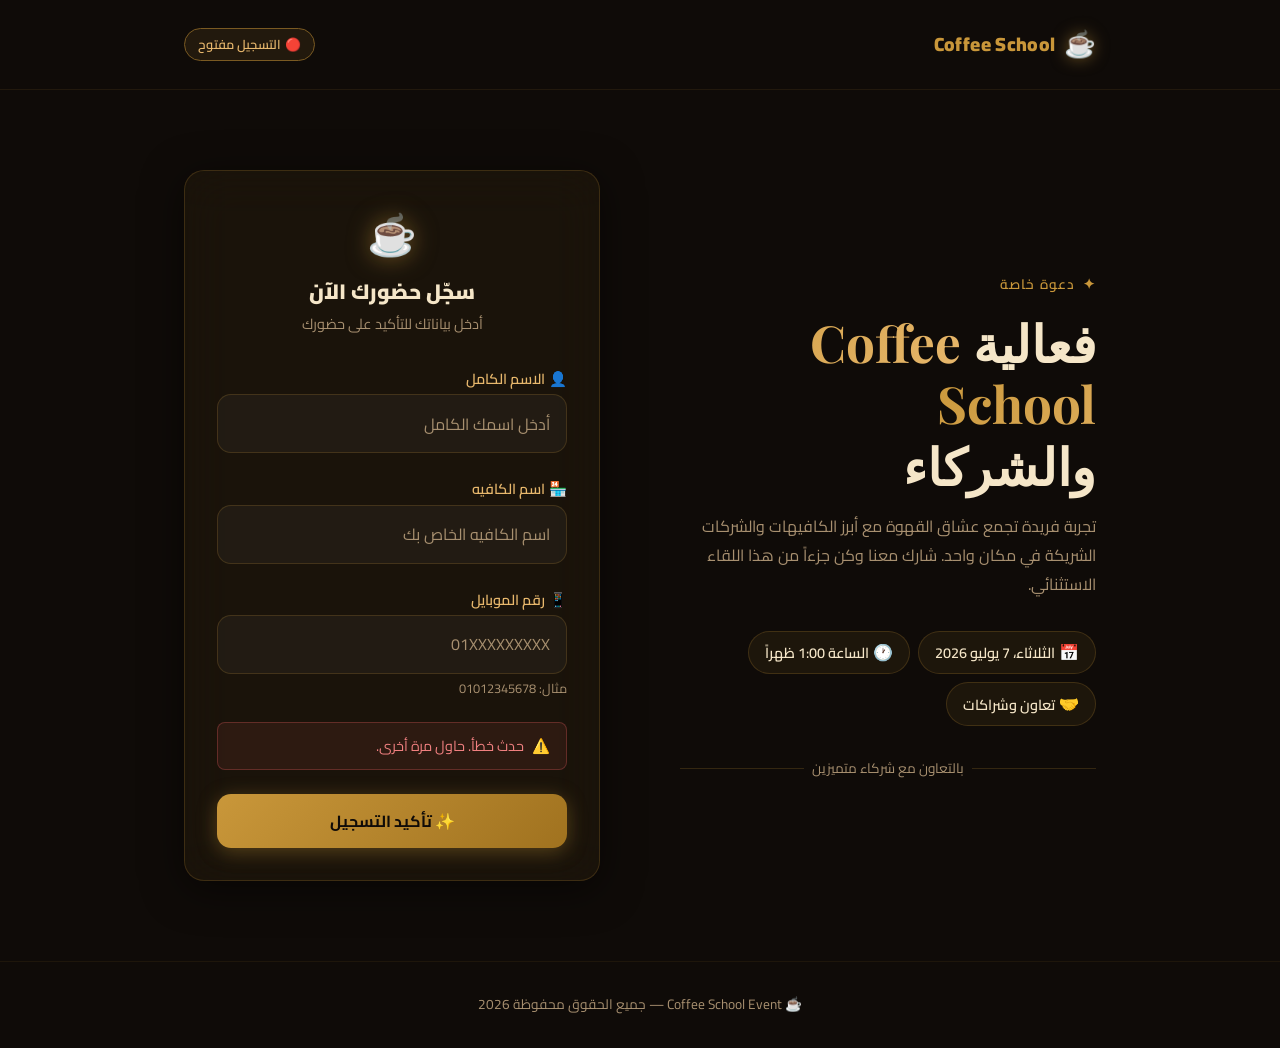
==== index.html @ 955b58be "Add files via upload" ====
<!DOCTYPE html>
<html lang="ar" dir="rtl">
<head>
  <meta charset="UTF-8" />
  <meta name="viewport" content="width=device-width, initial-scale=1.0" />
  <title>تسجيل الحضور — Coffee School Event</title>
  <meta name="description" content="سجّل حضورك الآن في فعالية Coffee School بالتعاون مع شركاء متميزين. الفعالية بتاريخ 7 يوليو 2026." />
  <link rel="preconnect" href="https://fonts.googleapis.com" />
  <link rel="preconnect" href="https://fonts.gstatic.com" crossorigin />
  <link href="https://fonts.googleapis.com/css2?family=Cairo:wght@300;400;600;700;900&family=Playfair+Display:wght@700&display=swap" rel="stylesheet" />
  <link rel="stylesheet" href="style.css" />
</head>
<body class="reg-page">

  <!-- Background FX -->
  <div class="bg-orbs" aria-hidden="true">
    <div class="bg-orb bg-orb--1"></div>
    <div class="bg-orb bg-orb--2"></div>
    <div class="bg-orb bg-orb--3"></div>
  </div>
  <div class="noise-overlay" aria-hidden="true"></div>

  <!-- Toast Container -->
  <div id="toast-container" role="status" aria-live="polite" aria-atomic="true"></div>

  <!-- Navigation -->
  <nav class="reg-nav" role="navigation" aria-label="شريط التنقل">
    <div class="container">
      <div class="reg-nav__inner">
        <div class="brand" aria-label="Coffee School">
          <span class="brand-icon" aria-hidden="true">☕</span>
          <span>Coffee School</span>
        </div>
        <div class="event-badge" role="status">
          <span aria-hidden="true">🔴</span>
          <span>التسجيل مفتوح</span>
        </div>
      </div>
    </div>
  </nav>

  <!-- Main Content -->
  <main id="main-content">
    <div class="container">
      <section class="hero" aria-labelledby="hero-heading">

        <!-- Right: Event Info -->
        <div class="hero__content">
          <p class="hero__eyebrow" aria-hidden="true">
            <span>✦</span> دعوة خاصة
          </p>

          <h1 id="hero-heading" class="hero__title">
            فعالية <span>Coffee School</span><br/>
            والشركاء
          </h1>

          <p class="hero__subtitle">
            تجربة فريدة تجمع عشاق القهوة مع أبرز الكافيهات والشركات الشريكة في مكان واحد.
            شارك معنا وكن جزءاً من هذا اللقاء الاستثنائي.
          </p>

          <div class="event-details" role="list" aria-label="تفاصيل الفعالية">
            <div class="event-detail" role="listitem">
              <span class="icon" aria-hidden="true">📅</span>
              <span>الثلاثاء، 7 يوليو 2026</span>
            </div>
            <div class="event-detail" role="listitem">
              <span class="icon" aria-hidden="true">🕐</span>
              <span>الساعة 1:00 ظهراً</span>
            </div>
            <div class="event-detail" role="listitem">
              <span class="icon" aria-hidden="true">🤝</span>
              <span>تعاون وشراكات</span>
            </div>
          </div>

          <p class="partners-text">بالتعاون مع شركاء متميزين</p>
        </div>

        <!-- Left: Registration Form Card -->
        <div>
          <article class="glass-card reg-card" aria-labelledby="form-heading">

            <!-- Form View -->
            <div id="form-view">
              <header class="reg-card__header">
                <span class="reg-card__icon" aria-hidden="true">☕</span>
                <h2 id="form-heading" class="reg-card__title">سجّل حضورك الآن</h2>
                <p class="reg-card__subtitle">أدخل بياناتك للتأكيد على حضورك</p>
              </header>

              <form id="reg-form" class="reg-form" novalidate aria-label="نموذج تسجيل الحضور">

                <!-- Full Name -->
                <div class="form-group">
                  <label class="form-label" for="field-name">
                    <span aria-hidden="true">👤</span> الاسم الكامل
                  </label>
                  <input
                    id="field-name"
                    name="name"
                    type="text"
                    class="form-input"
                    placeholder="أدخل اسمك الكامل"
                    autocomplete="name"
                    required
                    minlength="3"
                    aria-required="true"
                    aria-describedby="name-error"
                  />
                  <span id="name-error" class="form-error" role="alert"></span>
                </div>

                <!-- Cafe Name -->
                <div class="form-group">
                  <label class="form-label" for="field-cafe">
                    <span aria-hidden="true">🏪</span> اسم الكافيه
                  </label>
                  <input
                    id="field-cafe"
                    name="cafe"
                    type="text"
                    class="form-input"
                    placeholder="اسم الكافيه الخاص بك"
                    required
                    minlength="2"
                    aria-required="true"
                    aria-describedby="cafe-error"
                  />
                  <span id="cafe-error" class="form-error" role="alert"></span>
                </div>

                <!-- Mobile -->
                <div class="form-group">
                  <label class="form-label" for="field-mobile">
                    <span aria-hidden="true">📱</span> رقم الموبايل
                  </label>
                  <input
                    id="field-mobile"
                    name="mobile"
                    type="tel"
                    class="form-input"
                    placeholder="01XXXXXXXXX"
                    required
                    pattern="^01[0125][0-9]{8}$"
                    inputmode="tel"
                    autocomplete="tel"
                    aria-required="true"
                    aria-describedby="mobile-error mobile-hint"
                  />
                  <span id="mobile-hint" class="form-hint">مثال: 01012345678</span>
                  <span id="mobile-error" class="form-error" role="alert"></span>
                </div>

                <!-- API Error Banner -->
                <div id="api-error-banner" class="api-error-banner" hidden role="alert">
                  <span aria-hidden="true">⚠️</span>
                  <span id="api-error-text">حدث خطأ. حاول مرة أخرى.</span>
                </div>

                <!-- Submit -->
                <button
                  id="submit-btn"
                  type="submit"
                  class="btn btn--primary btn--full"
                  aria-label="تأكيد التسجيل في الفعالية"
                >
                  <div class="spinner" aria-hidden="true"></div>
                  <span class="btn-text">✨ تأكيد التسجيل</span>
                </button>

              </form>
            </div>

            <!-- Success View -->
            <div id="success-view" class="success-screen" hidden aria-live="polite" aria-atomic="true">
              <div class="success-icon" aria-hidden="true">🎉</div>
              <h2 class="success-title">تم التسجيل بنجاح!</h2>
              <p class="success-subtitle">
                شكراً لتسجيلك. نتطلع لرؤيتك في الفعالية.<br/>
                <strong>الثلاثاء 7 يوليو 2026، الساعة 1 ظهراً</strong>
              </p>

              <div class="success-ticket" aria-label="ملخص بيانات التسجيل">
                <div class="ticket-row">
                  <span class="ticket-row__label">الاسم</span>
                  <span class="ticket-row__value" id="ticket-name">—</span>
                </div>
                <div class="ticket-row">
                  <span class="ticket-row__label">الكافيه</span>
                  <span class="ticket-row__value" id="ticket-cafe">—</span>
                </div>
                <div class="ticket-row">
                  <span class="ticket-row__label">الموبايل</span>
                  <span class="ticket-row__value" id="ticket-mobile">—</span>
                </div>
                <div class="ticket-row">
                  <span class="ticket-row__label">الفعالية</span>
                  <span class="ticket-row__value">7/7/2026 — 1:00 ظهراً</span>
                </div>
              </div>

              <button id="register-another-btn" class="btn btn--outline" aria-label="تسجيل شخص آخر">
                + تسجيل شخص آخر
              </button>
            </div>

          </article>
        </div>

      </section>
    </div>
  </main>

  <!-- Footer -->
  <footer class="reg-footer" role="contentinfo">
    <div class="container">
      <p>☕ Coffee School Event &mdash; جميع الحقوق محفوظة 2026</p>
    </div>
  </footer>

  <script src="config.js"></script>
  <script src="app.js"></script>
  <script>
    // ════════════════════════════════════════════
    // Registration Page Logic
    // ════════════════════════════════════════════
    const regForm       = document.getElementById('reg-form');
    const submitBtn     = document.getElementById('submit-btn');
    const formView      = document.getElementById('form-view');
    const successView   = document.getElementById('success-view');
    const regAnotherBtn = document.getElementById('register-another-btn');
    const apiErrorBanner = document.getElementById('api-error-banner');
    const apiErrorText   = document.getElementById('api-error-text');

    // ── Field Validation ──
    function validateField(input) {
      const errorEl = document.getElementById(
        input.id.replace('field-', '') + '-error'
      );
      if (!errorEl) return true;

      let msg = '';
      if (input.validity.valueMissing) {
        msg = 'هذا الحقل مطلوب.';
      } else if (input.id === 'field-mobile' && input.validity.patternMismatch) {
        msg = 'أدخل رقم موبايل مصري صحيح (يبدأ بـ 010 أو 011 أو 012 أو 015).';
      } else if (input.validity.tooShort) {
        msg = `الحد الأدنى ${input.minLength} أحرف.`;
      }

      errorEl.textContent = msg;
      errorEl.classList.toggle('visible', !!msg);
      return !msg;
    }

    // ── Live Validation ──
    regForm.querySelectorAll('.form-input').forEach(input => {
      input.addEventListener('blur', () => {
        input.classList.add('touched');
        validateField(input);
      });
      input.addEventListener('input', () => {
        if (input.classList.contains('touched')) validateField(input);
        apiErrorBanner.hidden = true;
      });
    });

    // ── Submit ──
    regForm.addEventListener('submit', async (e) => {
      e.preventDefault();
      apiErrorBanner.hidden = true;

      // Validate all fields
      let valid = true;
      regForm.querySelectorAll('.form-input').forEach(input => {
        input.classList.add('touched');
        if (!validateField(input)) valid = false;
      });
      if (!valid) return;

      // Check config
      if (CONFIG.API_URL === 'YOUR_APPS_SCRIPT_WEB_APP_URL_HERE') {
        apiErrorText.textContent = '⚙️ لم يتم ضبط رابط الـ API بعد. راجع ملف config.js';
        apiErrorBanner.hidden = false;
        return;
      }

      // Loading state
      submitBtn.classList.add('loading');
      submitBtn.disabled = true;

      try {
        const result = await API.register({
          name:   document.getElementById('field-name').value.trim(),
          cafe:   document.getElementById('field-cafe').value.trim(),
          mobile: document.getElementById('field-mobile').value.trim(),
        });

        if (!result.success) throw new Error(result.error || 'فشل التسجيل.');

        // Populate ticket
        document.getElementById('ticket-name').textContent   = document.getElementById('field-name').value.trim();
        document.getElementById('ticket-cafe').textContent   = document.getElementById('field-cafe').value.trim();
        document.getElementById('ticket-mobile').textContent = document.getElementById('field-mobile').value.trim();

        // Show success
        formView.style.display = 'none';
        successView.hidden = false;
        successView.classList.add('visible');
        successView.focus();
        showToast('تم التسجيل بنجاح! 🎉', 'success');

      } catch (err) {
        apiErrorText.textContent = err.message || 'حدث خطأ. تحقق من اتصالك وحاول مجدداً.';
        apiErrorBanner.hidden = false;
        showToast(err.message || 'فشل التسجيل.', 'error');
      } finally {
        submitBtn.classList.remove('loading');
        submitBtn.disabled = false;
      }
    });

    // ── Register Another ──
    regAnotherBtn.addEventListener('click', () => {
      regForm.reset();
      regForm.querySelectorAll('.form-error').forEach(el => el.classList.remove('visible'));
      regForm.querySelectorAll('.form-input').forEach(el => el.classList.remove('touched'));
      apiErrorBanner.hidden = true;
      successView.hidden = true;
      successView.classList.remove('visible');
      formView.style.display = '';
      document.getElementById('field-name').focus();
    });
  </script>
</body>
</html>
---- style.css ----
/* ============================================================
   Coffee School Event — Design System & Styles
   ============================================================ */

@import url('https://fonts.googleapis.com/css2?family=Cairo:wght@300;400;600;700;900&family=Playfair+Display:wght@700&display=swap');

/* ── CSS Custom Properties ── */
:root {
  /* Brand Colors */
  --clr-bg:          #0f0b08;
  --clr-surface:     #1a1209;
  --clr-surface-2:   #241a0e;
  --clr-surface-3:   #2e2113;

  --clr-gold:        #c9973a;
  --clr-gold-light:  #e8b86d;
  --clr-gold-dim:    #7a5a22;
  --clr-cream:       #f5e6c8;
  --clr-cream-dim:   #a89070;

  --clr-accent:      #6f3d1b;
  --clr-error:       #e05c5c;
  --clr-success:     #5cb87a;

  /* Glass Effect */
  --glass-bg:        rgba(201, 151, 58, 0.06);
  --glass-border:    rgba(201, 151, 58, 0.2);
  --glass-blur:      24px;

  /* Spacing */
  --sp-xs:  0.25rem;
  --sp-sm:  0.5rem;
  --sp-md:  1rem;
  --sp-lg:  1.5rem;
  --sp-xl:  2rem;
  --sp-2xl: 3rem;
  --sp-3xl: 5rem;

  /* Radius */
  --radius-sm:  8px;
  --radius-md:  14px;
  --radius-lg:  20px;
  --radius-xl:  32px;

  /* Transitions */
  --tr-fast:   150ms ease;
  --tr-normal: 280ms ease;
  --tr-slow:   500ms ease;

  /* Shadows */
  --shadow-gold: 0 0 40px rgba(201, 151, 58, 0.15);
  --shadow-card: 0 8px 40px rgba(0, 0, 0, 0.5);
}

/* ── Reset ── */
*, *::before, *::after { box-sizing: border-box; margin: 0; padding: 0; }

html {
  scroll-behavior: smooth;
  -webkit-text-size-adjust: 100%;
}

body {
  font-family: 'Cairo', sans-serif;
  background-color: var(--clr-bg);
  color: var(--clr-cream);
  min-height: 100vh;
  direction: rtl;
  line-height: 1.6;
  -webkit-font-smoothing: antialiased;
}

img { max-width: 100%; display: block; }
a  { color: inherit; text-decoration: none; }
button { cursor: pointer; font-family: inherit; }

/* ── Utility Classes ── */
.visually-hidden {
  position: absolute;
  width: 1px;
  height: 1px;
  overflow: hidden;
  clip: rect(0 0 0 0);
  white-space: nowrap;
}

.container {
  width: min(100%, 960px);
  margin-inline: auto;
  padding-inline: var(--sp-lg);
}

.container--wide {
  width: min(100%, 1200px);
  margin-inline: auto;
  padding-inline: var(--sp-lg);
}

/* ── Scrollbar ── */
::-webkit-scrollbar { width: 6px; }
::-webkit-scrollbar-track { background: var(--clr-surface); }
::-webkit-scrollbar-thumb {
  background: var(--clr-gold-dim);
  border-radius: 99px;
}

/* ══════════════════════════════════════════════
   SHARED: Glass Card
══════════════════════════════════════════════ */
.glass-card {
  background: var(--glass-bg);
  border: 1px solid var(--glass-border);
  backdrop-filter: blur(var(--glass-blur));
  -webkit-backdrop-filter: blur(var(--glass-blur));
  border-radius: var(--radius-lg);
  box-shadow: var(--shadow-card);
}

/* ══════════════════════════════════════════════
   SHARED: Buttons
══════════════════════════════════════════════ */
.btn {
  display: inline-flex;
  align-items: center;
  justify-content: center;
  gap: var(--sp-sm);
  padding: 0.75rem 1.75rem;
  border: none;
  border-radius: var(--radius-md);
  font-family: 'Cairo', sans-serif;
  font-size: 1rem;
  font-weight: 700;
  transition: transform var(--tr-fast), box-shadow var(--tr-normal), background var(--tr-normal);
  white-space: nowrap;
}

.btn:active { transform: scale(0.97); }

.btn--primary {
  background: linear-gradient(135deg, var(--clr-gold), #a0721f);
  color: #0f0b08;
  box-shadow: 0 4px 20px rgba(201, 151, 58, 0.35);
}
.btn--primary:hover {
  background: linear-gradient(135deg, var(--clr-gold-light), var(--clr-gold));
  box-shadow: 0 6px 30px rgba(201, 151, 58, 0.55);
  transform: translateY(-2px);
}

.btn--outline {
  background: transparent;
  color: var(--clr-gold);
  border: 1.5px solid var(--clr-gold-dim);
}
.btn--outline:hover {
  background: rgba(201, 151, 58, 0.1);
  border-color: var(--clr-gold);
}

.btn--danger {
  background: rgba(224, 92, 92, 0.15);
  color: var(--clr-error);
  border: 1px solid rgba(224, 92, 92, 0.3);
}
.btn--danger:hover {
  background: rgba(224, 92, 92, 0.25);
}

.btn--sm {
  padding: 0.4rem 0.9rem;
  font-size: 0.85rem;
  border-radius: var(--radius-sm);
}

.btn--full { width: 100%; }

.btn:disabled {
  opacity: 0.5;
  cursor: not-allowed;
  transform: none;
}

/* ══════════════════════════════════════════════
   SHARED: Form Elements
══════════════════════════════════════════════ */
.form-group {
  display: flex;
  flex-direction: column;
  gap: var(--sp-xs);
}

.form-label {
  font-size: 0.9rem;
  font-weight: 600;
  color: var(--clr-gold-light);
  display: flex;
  align-items: center;
  gap: var(--sp-xs);
}

.form-input,
.form-select {
  width: 100%;
  padding: 0.85rem 1rem;
  background: rgba(255, 255, 255, 0.04);
  border: 1.5px solid rgba(201, 151, 58, 0.2);
  border-radius: var(--radius-md);
  color: var(--clr-cream);
  font-family: 'Cairo', sans-serif;
  font-size: 1rem;
  transition: border-color var(--tr-normal), box-shadow var(--tr-normal), background var(--tr-normal);
  outline: none;
  direction: rtl;
}

.form-input::placeholder { color: var(--clr-cream-dim); }

.form-input:focus,
.form-select:focus {
  border-color: var(--clr-gold);
  background: rgba(201, 151, 58, 0.07);
  box-shadow: 0 0 0 3px rgba(201, 151, 58, 0.12);
}

.form-input:user-valid {
  border-color: var(--clr-success);
}

.form-input:user-invalid {
  border-color: var(--clr-error);
}

.form-hint {
  font-size: 0.8rem;
  color: var(--clr-cream-dim);
}

.form-error {
  font-size: 0.8rem;
  color: var(--clr-error);
  display: none;
}

.form-error.visible { display: block; }

/* ══════════════════════════════════════════════
   SHARED: Noise Texture Overlay
══════════════════════════════════════════════ */
.noise-overlay {
  position: fixed;
  inset: 0;
  pointer-events: none;
  z-index: 0;
  opacity: 0.03;
  background-image: url("data:image/svg+xml,%3Csvg viewBox='0 0 256 256' xmlns='http://www.w3.org/2000/svg'%3E%3Cfilter id='noise'%3E%3CfeTurbulence type='fractalNoise' baseFrequency='0.9' numOctaves='4' stitchTiles='stitch'/%3E%3C/filter%3E%3Crect width='100%25' height='100%25' filter='url(%23noise)'/%3E%3C/svg%3E");
  background-size: 128px;
}

/* ══════════════════════════════════════════════
   SHARED: Glow Orbs Background
══════════════════════════════════════════════ */
.bg-orbs {
  position: fixed;
  inset: 0;
  pointer-events: none;
  z-index: 0;
  overflow: hidden;
}
.bg-orb {
  position: absolute;
  border-radius: 50%;
  filter: blur(80px);
  opacity: 0.18;
  animation: orb-float 12s ease-in-out infinite;
}
.bg-orb--1 {
  width: 600px; height: 600px;
  background: radial-gradient(circle, #c9973a, transparent 70%);
  top: -200px; left: -100px;
  animation-delay: 0s;
}
.bg-orb--2 {
  width: 400px; height: 400px;
  background: radial-gradient(circle, #6f3d1b, transparent 70%);
  bottom: -100px; right: -50px;
  animation-delay: -6s;
}
.bg-orb--3 {
  width: 300px; height: 300px;
  background: radial-gradient(circle, #c9973a, transparent 70%);
  top: 50%; left: 60%;
  animation-delay: -3s;
  opacity: 0.08;
}

@keyframes orb-float {
  0%, 100% { transform: translate(0, 0) scale(1); }
  33%       { transform: translate(30px, -40px) scale(1.05); }
  66%       { transform: translate(-20px, 30px) scale(0.95); }
}

/* ══════════════════════════════════════════════
   SHARED: Toast Notification
══════════════════════════════════════════════ */
#toast-container {
  position: fixed;
  top: var(--sp-lg);
  left: 50%;
  transform: translateX(-50%);
  z-index: 9999;
  display: flex;
  flex-direction: column;
  gap: var(--sp-sm);
  pointer-events: none;
}

.toast {
  display: flex;
  align-items: center;
  gap: var(--sp-sm);
  padding: 0.75rem 1.25rem;
  border-radius: var(--radius-md);
  font-size: 0.95rem;
  font-weight: 600;
  box-shadow: var(--shadow-card);
  pointer-events: all;
  animation: toast-in var(--tr-normal) ease forwards;
  min-width: 260px;
  max-width: 420px;
  white-space: nowrap;
}

.toast--success {
  background: rgba(92, 184, 122, 0.15);
  border: 1px solid rgba(92, 184, 122, 0.4);
  color: #7fd49a;
}

.toast--error {
  background: rgba(224, 92, 92, 0.15);
  border: 1px solid rgba(224, 92, 92, 0.4);
  color: #f08080;
}

.toast--info {
  background: rgba(201, 151, 58, 0.12);
  border: 1px solid rgba(201, 151, 58, 0.35);
  color: var(--clr-gold-light);
}

.toast.removing { animation: toast-out var(--tr-normal) ease forwards; }

@keyframes toast-in {
  from { opacity: 0; transform: translateY(-16px) scale(0.95); }
  to   { opacity: 1; transform: translateY(0)    scale(1); }
}

@keyframes toast-out {
  from { opacity: 1; transform: translateY(0)    scale(1); }
  to   { opacity: 0; transform: translateY(-12px) scale(0.95); }
}

/* ══════════════════════════════════════════════
   SHARED: Modal
══════════════════════════════════════════════ */
.modal-backdrop {
  position: fixed;
  inset: 0;
  background: rgba(0, 0, 0, 0.75);
  backdrop-filter: blur(6px);
  -webkit-backdrop-filter: blur(6px);
  z-index: 1000;
  display: flex;
  align-items: center;
  justify-content: center;
  padding: var(--sp-lg);
  opacity: 0;
  visibility: hidden;
  transition: opacity var(--tr-normal), visibility var(--tr-normal);
}

.modal-backdrop.open {
  opacity: 1;
  visibility: visible;
}

.modal {
  width: min(100%, 520px);
  background: var(--clr-surface-2);
  border: 1px solid var(--glass-border);
  border-radius: var(--radius-lg);
  box-shadow: 0 24px 80px rgba(0, 0, 0, 0.7);
  transform: translateY(24px) scale(0.97);
  transition: transform var(--tr-normal);
  overflow: hidden;
}

.modal-backdrop.open .modal {
  transform: translateY(0) scale(1);
}

.modal-header {
  display: flex;
  align-items: center;
  justify-content: space-between;
  padding: var(--sp-lg) var(--sp-xl);
  border-bottom: 1px solid var(--glass-border);
}

.modal-title {
  font-size: 1.1rem;
  font-weight: 700;
  color: var(--clr-gold-light);
}

.modal-close {
  background: none;
  border: none;
  color: var(--clr-cream-dim);
  font-size: 1.4rem;
  line-height: 1;
  padding: 4px;
  border-radius: var(--radius-sm);
  transition: color var(--tr-fast), background var(--tr-fast);
}
.modal-close:hover {
  color: var(--clr-cream);
  background: rgba(255,255,255,0.06);
}

.modal-body {
  padding: var(--sp-xl);
  display: flex;
  flex-direction: column;
  gap: var(--sp-lg);
}

.modal-footer {
  display: flex;
  gap: var(--sp-md);
  padding: var(--sp-lg) var(--sp-xl);
  border-top: 1px solid var(--glass-border);
  justify-content: flex-end;
}

/* ══════════════════════════════════════════════
   REGISTRATION PAGE: Hero
══════════════════════════════════════════════ */
.reg-page {
  position: relative;
  min-height: 100vh;
  display: flex;
  flex-direction: column;
}

.reg-page > * { position: relative; z-index: 1; }

/* Navbar */
.reg-nav {
  padding: var(--sp-lg) 0;
  border-bottom: 1px solid rgba(201, 151, 58, 0.1);
}

.reg-nav__inner {
  display: flex;
  align-items: center;
  justify-content: space-between;
}

.brand {
  display: flex;
  align-items: center;
  gap: var(--sp-sm);
  font-size: 1.2rem;
  font-weight: 900;
  color: var(--clr-gold);
  letter-spacing: 0.02em;
}

.brand-icon {
  font-size: 1.6rem;
  filter: drop-shadow(0 0 8px rgba(201, 151, 58, 0.5));
}

.event-badge {
  display: flex;
  align-items: center;
  gap: var(--sp-xs);
  padding: 0.3rem 0.8rem;
  background: rgba(201, 151, 58, 0.1);
  border: 1px solid var(--clr-gold-dim);
  border-radius: 99px;
  font-size: 0.8rem;
  font-weight: 600;
  color: var(--clr-gold-light);
  animation: pulse-border 2.5s ease-in-out infinite;
}

@keyframes pulse-border {
  0%, 100% { box-shadow: 0 0 0 0 rgba(201, 151, 58, 0.3); }
  50%       { box-shadow: 0 0 0 6px rgba(201, 151, 58, 0); }
}

/* Hero */
.hero {
  display: grid;
  grid-template-columns: 1fr 1fr;
  gap: var(--sp-3xl);
  align-items: center;
  padding-block: var(--sp-3xl);
}

@media (max-width: 700px) {
  .hero { grid-template-columns: 1fr; gap: var(--sp-xl); padding-block: var(--sp-xl); }
}

.hero__content {}

.hero__eyebrow {
  display: inline-flex;
  align-items: center;
  gap: var(--sp-sm);
  font-size: 0.85rem;
  font-weight: 600;
  color: var(--clr-gold);
  margin-bottom: var(--sp-md);
  text-transform: uppercase;
  letter-spacing: 0.08em;
}

.hero__title {
  font-family: 'Playfair Display', serif;
  font-size: clamp(2rem, 5vw, 3.2rem);
  line-height: 1.2;
  color: var(--clr-cream);
  margin-bottom: var(--sp-md);
}

.hero__title span {
  background: linear-gradient(135deg, var(--clr-gold), var(--clr-gold-light));
  -webkit-background-clip: text;
  -webkit-text-fill-color: transparent;
  background-clip: text;
}

.hero__subtitle {
  font-size: 1rem;
  color: var(--clr-cream-dim);
  line-height: 1.8;
  margin-bottom: var(--sp-xl);
}

/* Event Details Pills */
.event-details {
  display: flex;
  flex-wrap: wrap;
  gap: var(--sp-sm);
}

.event-detail {
  display: flex;
  align-items: center;
  gap: var(--sp-xs);
  padding: 0.5rem 1rem;
  background: rgba(201, 151, 58, 0.08);
  border: 1px solid rgba(201, 151, 58, 0.2);
  border-radius: 99px;
  font-size: 0.9rem;
  font-weight: 600;
  color: var(--clr-cream);
}

.event-detail .icon { color: var(--clr-gold); font-size: 1rem; }

/* Partners Section */
.partners-text {
  margin-top: var(--sp-xl);
  font-size: 0.85rem;
  color: var(--clr-cream-dim);
  display: flex;
  align-items: center;
  gap: var(--sp-sm);
}
.partners-text::before,
.partners-text::after {
  content: '';
  flex: 1;
  height: 1px;
  background: var(--glass-border);
}

/* ══════════════════════════════════════════════
   REGISTRATION PAGE: Form Card
══════════════════════════════════════════════ */
.reg-card {
  padding: var(--sp-xl);
}

.reg-card__header {
  text-align: center;
  margin-bottom: var(--sp-xl);
}

.reg-card__icon {
  font-size: 2.5rem;
  margin-bottom: var(--sp-sm);
  display: block;
  filter: drop-shadow(0 0 12px rgba(201, 151, 58, 0.5));
  animation: icon-glow 3s ease-in-out infinite;
}

@keyframes icon-glow {
  0%, 100% { filter: drop-shadow(0 0 8px rgba(201, 151, 58, 0.4)); }
  50%       { filter: drop-shadow(0 0 20px rgba(201, 151, 58, 0.8)); }
}

.reg-card__title {
  font-size: 1.3rem;
  font-weight: 900;
  color: var(--clr-cream);
  margin-bottom: var(--sp-xs);
}

.reg-card__subtitle {
  font-size: 0.9rem;
  color: var(--clr-cream-dim);
}

.reg-form {
  display: flex;
  flex-direction: column;
  gap: var(--sp-lg);
}

.reg-form__submit {
  margin-top: var(--sp-sm);
}

/* Loading Spinner */
.spinner {
  width: 18px;
  height: 18px;
  border: 2px solid rgba(0,0,0,0.3);
  border-top-color: #0f0b08;
  border-radius: 50%;
  animation: spin 0.7s linear infinite;
  display: none;
}

.btn.loading .spinner { display: block; }
.btn.loading .btn-text { opacity: 0.7; }

@keyframes spin {
  to { transform: rotate(360deg); }
}

/* ── API Error Banner ── */
.api-error-banner {
  display: flex;
  align-items: flex-start;
  gap: var(--sp-sm);
  padding: 0.75rem 1rem;
  background: rgba(224, 92, 92, 0.1);
  border: 1px solid rgba(224, 92, 92, 0.3);
  border-radius: var(--radius-sm);
  color: #f08080;
  font-size: 0.9rem;
  line-height: 1.5;
}

/* ── Table Count Badge ── */
.table-count-badge {
  font-size: 0.85rem;
  font-weight: 400;
  color: var(--clr-cream-dim);
}

/* ── Success State ── */
.success-screen {
  display: none;
  flex-direction: column;
  align-items: center;
  justify-content: center;
  text-align: center;
  gap: var(--sp-lg);
  padding: var(--sp-2xl);
}

.success-screen.visible { display: flex; }

.success-icon {
  font-size: 4rem;
  animation: success-pop 0.5s cubic-bezier(0.175, 0.885, 0.32, 1.275) forwards;
}

@keyframes success-pop {
  from { transform: scale(0) rotate(-20deg); opacity: 0; }
  to   { transform: scale(1) rotate(0);      opacity: 1; }
}

.success-title {
  font-size: 1.5rem;
  font-weight: 900;
  color: var(--clr-gold-light);
}

.success-subtitle {
  font-size: 1rem;
  color: var(--clr-cream-dim);
  line-height: 1.8;
}

.success-ticket {
  background: rgba(201, 151, 58, 0.08);
  border: 1px dashed var(--clr-gold-dim);
  border-radius: var(--radius-md);
  padding: var(--sp-lg);
  width: 100%;
  text-align: right;
}

.ticket-row {
  display: flex;
  align-items: center;
  justify-content: space-between;
  padding: var(--sp-xs) 0;
  font-size: 0.9rem;
  border-bottom: 1px solid rgba(201, 151, 58, 0.1);
}

.ticket-row:last-child { border-bottom: none; }
.ticket-row__label { color: var(--clr-cream-dim); }
.ticket-row__value { font-weight: 700; color: var(--clr-cream); }

/* Footer */
.reg-footer {
  padding: var(--sp-xl) 0;
  text-align: center;
  border-top: 1px solid rgba(201, 151, 58, 0.08);
  color: var(--clr-cream-dim);
  font-size: 0.85rem;
}

/* ══════════════════════════════════════════════
   ADMIN PAGE
══════════════════════════════════════════════ */

/* ── Login Screen ── */
.admin-login {
  min-height: 100vh;
  display: flex;
  align-items: center;
  justify-content: center;
  padding: var(--sp-lg);
}

.login-card {
  width: min(100%, 400px);
  padding: var(--sp-2xl);
  text-align: center;
}

.login-card__icon { font-size: 3rem; margin-bottom: var(--sp-lg); display: block; }
.login-card__title { font-size: 1.5rem; font-weight: 900; color: var(--clr-gold-light); margin-bottom: var(--sp-xs); }
.login-card__sub   { font-size: 0.9rem; color: var(--clr-cream-dim); margin-bottom: var(--sp-xl); }

.login-form { display: flex; flex-direction: column; gap: var(--sp-md); }

/* ── Admin Layout ── */
.admin-app {
  display: none;
  min-height: 100vh;
  flex-direction: column;
}

.admin-app.visible { display: flex; }

/* Admin Topbar */
.admin-topbar {
  position: sticky;
  top: 0;
  z-index: 100;
  background: rgba(15, 11, 8, 0.9);
  backdrop-filter: blur(16px);
  -webkit-backdrop-filter: blur(16px);
  border-bottom: 1px solid var(--glass-border);
  padding: 0.75rem 0;
}

.admin-topbar__inner {
  display: flex;
  align-items: center;
  justify-content: space-between;
  gap: var(--sp-md);
}

.admin-title {
  font-size: 1.1rem;
  font-weight: 700;
  color: var(--clr-gold);
  display: flex;
  align-items: center;
  gap: var(--sp-sm);
}

.admin-topbar__actions {
  display: flex;
  align-items: center;
  gap: var(--sp-sm);
}

/* Admin Main */
.admin-main {
  flex: 1;
  padding-block: var(--sp-xl);
}

/* Stats Cards */
.stats-grid {
  display: grid;
  grid-template-columns: repeat(auto-fit, minmax(180px, 1fr));
  gap: var(--sp-md);
  margin-bottom: var(--sp-xl);
}

.stat-card {
  padding: var(--sp-lg);
  border-radius: var(--radius-md);
  border: 1px solid var(--glass-border);
  background: var(--glass-bg);
  display: flex;
  flex-direction: column;
  gap: var(--sp-xs);
}

.stat-card__label {
  font-size: 0.8rem;
  color: var(--clr-cream-dim);
  font-weight: 600;
  text-transform: uppercase;
  letter-spacing: 0.05em;
}

.stat-card__value {
  font-size: 2.2rem;
  font-weight: 900;
  color: var(--clr-gold-light);
  line-height: 1;
}

.stat-card__icon {
  font-size: 1.5rem;
  align-self: flex-end;
  margin-top: var(--sp-xs);
}

/* Table Panel */
.table-panel {
  background: var(--clr-surface);
  border: 1px solid var(--glass-border);
  border-radius: var(--radius-lg);
  overflow: hidden;
}

.table-panel__header {
  display: flex;
  align-items: center;
  justify-content: space-between;
  padding: var(--sp-lg) var(--sp-xl);
  border-bottom: 1px solid var(--glass-border);
  flex-wrap: wrap;
  gap: var(--sp-md);
}

.table-panel__title {
  font-size: 1rem;
  font-weight: 700;
  color: var(--clr-cream);
  display: flex;
  align-items: center;
  gap: var(--sp-sm);
}

.table-actions {
  display: flex;
  align-items: center;
  gap: var(--sp-sm);
  flex-wrap: wrap;
}

.search-input-wrap {
  position: relative;
}

.search-input-wrap .search-icon {
  position: absolute;
  top: 50%;
  right: 0.75rem;
  transform: translateY(-50%);
  color: var(--clr-cream-dim);
  pointer-events: none;
  font-size: 0.9rem;
}

#admin-search {
  padding-right: 2.2rem;
  padding: 0.5rem 2.2rem 0.5rem 0.85rem;
  width: 220px;
  font-size: 0.9rem;
  border-radius: var(--radius-sm);
}

.table-wrap {
  overflow-x: auto;
}

table {
  width: 100%;
  border-collapse: collapse;
  font-size: 0.9rem;
}

thead th {
  padding: 0.85rem 1.2rem;
  text-align: right;
  font-weight: 700;
  font-size: 0.8rem;
  color: var(--clr-gold);
  background: rgba(201, 151, 58, 0.05);
  border-bottom: 1px solid var(--glass-border);
  white-space: nowrap;
  letter-spacing: 0.03em;
}

tbody tr {
  border-bottom: 1px solid rgba(201, 151, 58, 0.07);
  transition: background var(--tr-fast);
}

tbody tr:last-child { border-bottom: none; }

tbody tr:hover { background: rgba(201, 151, 58, 0.04); }

tbody td {
  padding: 0.85rem 1.2rem;
  color: var(--clr-cream);
  vertical-align: middle;
}

.td-number {
  color: var(--clr-cream-dim);
  font-size: 0.8rem;
  font-weight: 700;
}

.td-name { font-weight: 700; }

.td-actions {
  display: flex;
  gap: var(--sp-xs);
  justify-content: flex-start;
}

.empty-table {
  text-align: center;
  padding: var(--sp-3xl) var(--sp-xl);
  color: var(--clr-cream-dim);
}

.empty-table .empty-icon { font-size: 3rem; margin-bottom: var(--sp-md); }
.empty-table p { font-size: 0.95rem; }

/* ══════════════════════════════════════════════
   PRINT / PDF STYLES
══════════════════════════════════════════════ */
@media print {
  body {
    background: #fff !important;
    color: #000 !important;
    font-family: 'Cairo', Arial, sans-serif;
    direction: rtl;
  }

  .no-print,
  .bg-orbs,
  .noise-overlay,
  .admin-topbar,
  .table-actions,
  .td-actions,
  .stats-grid { display: none !important; }

  .admin-main { padding: 0 !important; }

  .table-panel {
    border: 1px solid #ccc !important;
    background: #fff !important;
    box-shadow: none !important;
  }

  .print-header {
    display: block !important;
    text-align: center;
    margin-bottom: 24px;
    border-bottom: 2px solid #c9973a;
    padding-bottom: 16px;
  }

  .print-header h1 { font-size: 20px; color: #6f3d1b; }
  .print-header p  { font-size: 13px; color: #555; margin-top: 4px; }

  thead th {
    background: #f5e6c8 !important;
    color: #6f3d1b !important;
    border: 1px solid #c9973a !important;
    print-color-adjust: exact;
    -webkit-print-color-adjust: exact;
  }

  tbody td {
    color: #000 !important;
    border: 1px solid #ddd !important;
  }

  tbody tr:nth-child(even) td {
    background: #fafafa !important;
    print-color-adjust: exact;
    -webkit-print-color-adjust: exact;
  }

  .table-panel__header { border: none !important; }
  .table-panel__title  { color: #000 !important; font-size: 16px; }
}

.print-header { display: none; }

/* ══════════════════════════════════════════════
   RESPONSIVE TWEAKS
══════════════════════════════════════════════ */
@media (max-width: 600px) {
  .admin-topbar__actions .btn-text { display: none; }
  #admin-search { width: 140px; }
  .modal-footer { flex-direction: column-reverse; }
  .modal-footer .btn { width: 100%; }
  .reg-card { padding: var(--sp-lg); }
}
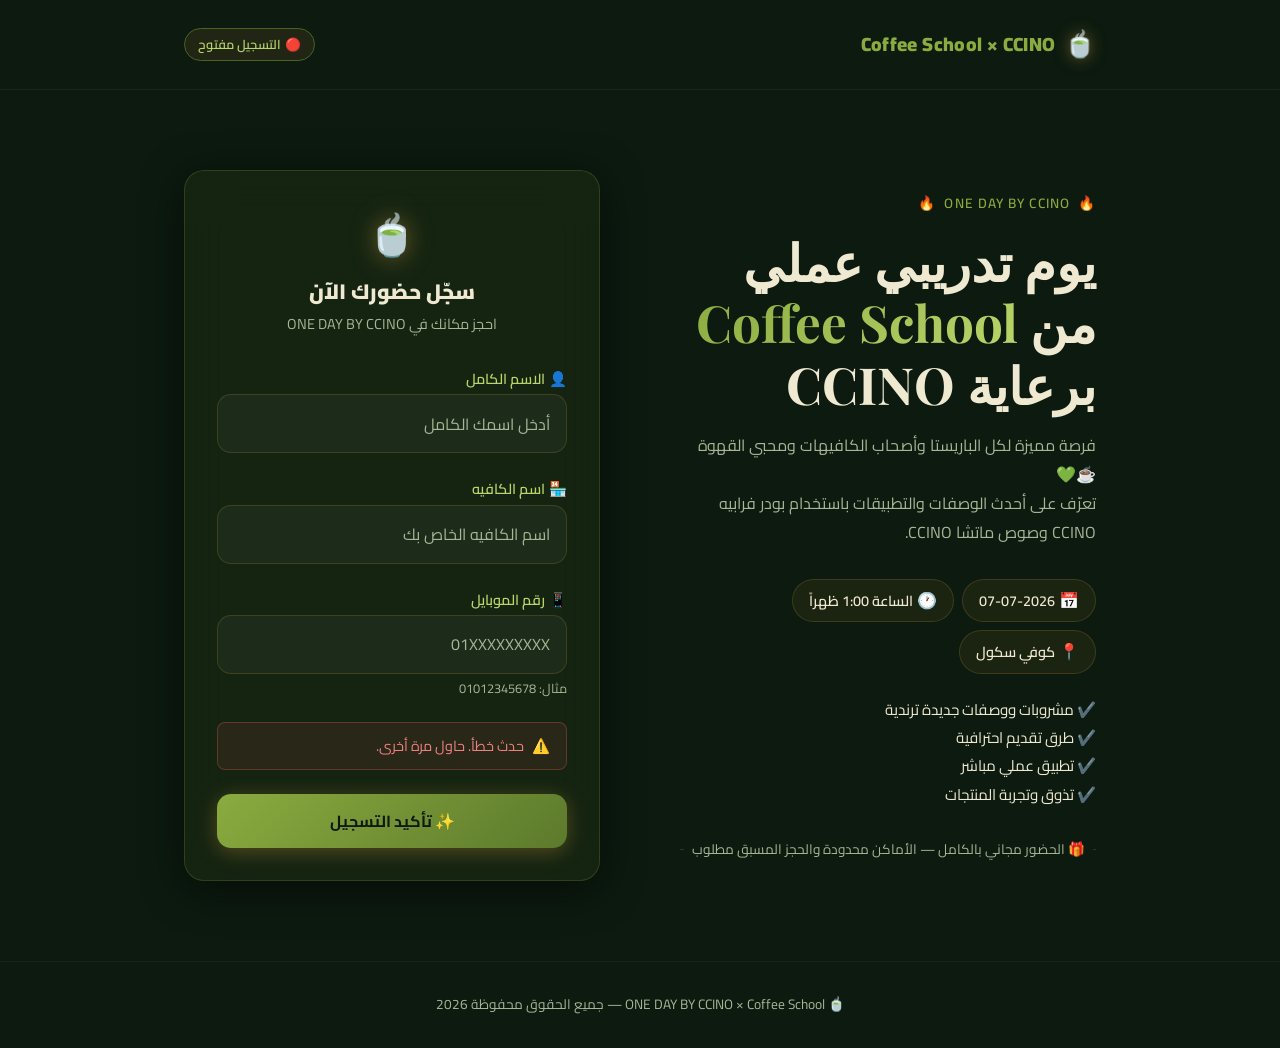
==== commit cf82b66f: "Rebrand event to ONE DAY BY CCINO with matcha-green theme Update color palette to match the CCINO ma" ====
--- a/index.html
+++ b/index.html
@@ -3,8 +3,8 @@
 <head>
   <meta charset="UTF-8" />
   <meta name="viewport" content="width=device-width, initial-scale=1.0" />
-  <title>تسجيل الحضور — Coffee School Event</title>
-  <meta name="description" content="سجّل حضورك الآن في فعالية Coffee School بالتعاون مع شركاء متميزين. الفعالية بتاريخ 7 يوليو 2026." />
+  <title>ONE DAY BY CCINO — تسجيل الحضور</title>
+  <meta name="description" content="سجّل حضورك الآن في ONE DAY BY CCINO، يوم تدريبي عملي من Coffee School برعاية CCINO. الفعالية بتاريخ 7 يوليو 2026." />
   <link rel="preconnect" href="https://fonts.googleapis.com" />
   <link rel="preconnect" href="https://fonts.gstatic.com" crossorigin />
   <link href="https://fonts.googleapis.com/css2?family=Cairo:wght@300;400;600;700;900&family=Playfair+Display:wght@700&display=swap" rel="stylesheet" />
@@ -28,8 +28,8 @@
     <div class="container">
       <div class="reg-nav__inner">
         <div class="brand" aria-label="Coffee School">
-          <span class="brand-icon" aria-hidden="true">☕</span>
-          <span>Coffee School</span>
+          <span class="brand-icon" aria-hidden="true">🍵</span>
+          <span>Coffee School × CCINO</span>
         </div>
         <div class="event-badge" role="status">
           <span aria-hidden="true">🔴</span>
@@ -47,35 +47,42 @@
         <!-- Right: Event Info -->
         <div class="hero__content">
           <p class="hero__eyebrow" aria-hidden="true">
-            <span>✦</span> دعوة خاصة
+            <span>🔥</span> ONE DAY BY CCINO <span>🔥</span>
           </p>
 
           <h1 id="hero-heading" class="hero__title">
-            فعالية <span>Coffee School</span><br/>
-            والشركاء
+            يوم تدريبي عملي من <span>Coffee School</span><br/>
+            برعاية CCINO
           </h1>
 
           <p class="hero__subtitle">
-            تجربة فريدة تجمع عشاق القهوة مع أبرز الكافيهات والشركات الشريكة في مكان واحد.
-            شارك معنا وكن جزءاً من هذا اللقاء الاستثنائي.
+            فرصة مميزة لكل الباريستا وأصحاب الكافيهات ومحبي القهوة ☕💚<br/>
+            تعرّف على أحدث الوصفات والتطبيقات باستخدام بودر فرابيه CCINO وصوص ماتشا CCINO.
           </p>
 
           <div class="event-details" role="list" aria-label="تفاصيل الفعالية">
             <div class="event-detail" role="listitem">
               <span class="icon" aria-hidden="true">📅</span>
-              <span>الثلاثاء، 7 يوليو 2026</span>
+              <span>07-07-2026</span>
             </div>
             <div class="event-detail" role="listitem">
               <span class="icon" aria-hidden="true">🕐</span>
               <span>الساعة 1:00 ظهراً</span>
             </div>
             <div class="event-detail" role="listitem">
-              <span class="icon" aria-hidden="true">🤝</span>
-              <span>تعاون وشراكات</span>
+              <span class="icon" aria-hidden="true">📍</span>
+              <span>كوفي سكول</span>
             </div>
           </div>
 
-          <p class="partners-text">بالتعاون مع شركاء متميزين</p>
+          <ul class="hero__highlights" aria-label="محتوى اليوم التدريبي">
+            <li>✔️ مشروبات ووصفات جديدة ترندية</li>
+            <li>✔️ طرق تقديم احترافية</li>
+            <li>✔️ تطبيق عملي مباشر</li>
+            <li>✔️ تذوق وتجربة المنتجات</li>
+          </ul>
+
+          <p class="partners-text">🎁 الحضور مجاني بالكامل — الأماكن محدودة والحجز المسبق مطلوب</p>
         </div>
 
         <!-- Left: Registration Form Card -->
@@ -85,9 +92,9 @@
             <!-- Form View -->
             <div id="form-view">
               <header class="reg-card__header">
-                <span class="reg-card__icon" aria-hidden="true">☕</span>
+                <span class="reg-card__icon" aria-hidden="true">🍵</span>
                 <h2 id="form-heading" class="reg-card__title">سجّل حضورك الآن</h2>
-                <p class="reg-card__subtitle">أدخل بياناتك للتأكيد على حضورك</p>
+                <p class="reg-card__subtitle">احجز مكانك في ONE DAY BY CCINO</p>
               </header>
 
               <form id="reg-form" class="reg-form" novalidate aria-label="نموذج تسجيل الحضور">
@@ -216,7 +223,7 @@
   <!-- Footer -->
   <footer class="reg-footer" role="contentinfo">
     <div class="container">
-      <p>☕ Coffee School Event &mdash; جميع الحقوق محفوظة 2026</p>
+      <p>🍵 ONE DAY BY CCINO × Coffee School &mdash; جميع الحقوق محفوظة 2026</p>
     </div>
   </footer>
 
--- a/style.css
+++ b/style.css
@@ -6,25 +6,25 @@
 
 /* ── CSS Custom Properties ── */
 :root {
-  /* Brand Colors */
-  --clr-bg:          #0f0b08;
-  --clr-surface:     #1a1209;
-  --clr-surface-2:   #241a0e;
-  --clr-surface-3:   #2e2113;
-
-  --clr-gold:        #c9973a;
-  --clr-gold-light:  #e8b86d;
-  --clr-gold-dim:    #7a5a22;
-  --clr-cream:       #f5e6c8;
-  --clr-cream-dim:   #a89070;
-
-  --clr-accent:      #6f3d1b;
+  /* Brand Colors — CCINO Matcha Green */
+  --clr-bg:          #0c1a0f;
+  --clr-surface:     #122416;
+  --clr-surface-2:   #18301c;
+  --clr-surface-3:   #1f3d23;
+
+  --clr-gold:        #8aab3f;
+  --clr-gold-light:  #b9d66b;
+  --clr-gold-dim:    #4a6324;
+  --clr-cream:       #f0e9d2;
+  --clr-cream-dim:   #a9b596;
+
+  --clr-accent:      #2f4a22;
   --clr-error:       #e05c5c;
-  --clr-success:     #5cb87a;
+  --clr-success:     #8aab3f;
 
   /* Glass Effect */
-  --glass-bg:        rgba(201, 151, 58, 0.06);
-  --glass-border:    rgba(201, 151, 58, 0.2);
+  --glass-bg:        rgba(138, 171, 63, 0.07);
+  --glass-border:    rgba(138, 171, 63, 0.22);
   --glass-blur:      24px;
 
   /* Spacing */
@@ -137,8 +137,8 @@
 .btn:active { transform: scale(0.97); }
 
 .btn--primary {
-  background: linear-gradient(135deg, var(--clr-gold), #a0721f);
-  color: #0f0b08;
+  background: linear-gradient(135deg, var(--clr-gold), #5c7a2c);
+  color: #0c1a0f;
   box-shadow: 0 4px 20px rgba(201, 151, 58, 0.35);
 }
 .btn--primary:hover {
@@ -275,19 +275,19 @@
 }
 .bg-orb--1 {
   width: 600px; height: 600px;
-  background: radial-gradient(circle, #c9973a, transparent 70%);
+  background: radial-gradient(circle, #8aab3f, transparent 70%);
   top: -200px; left: -100px;
   animation-delay: 0s;
 }
 .bg-orb--2 {
   width: 400px; height: 400px;
-  background: radial-gradient(circle, #6f3d1b, transparent 70%);
+  background: radial-gradient(circle, #2f4a22, transparent 70%);
   bottom: -100px; right: -50px;
   animation-delay: -6s;
 }
 .bg-orb--3 {
   width: 300px; height: 300px;
-  background: radial-gradient(circle, #c9973a, transparent 70%);
+  background: radial-gradient(circle, #8aab3f, transparent 70%);
   top: 50%; left: 60%;
   animation-delay: -3s;
   opacity: 0.08;
@@ -572,6 +572,17 @@
 
 .event-detail .icon { color: var(--clr-gold); font-size: 1rem; }
 
+/* Highlights List */
+.hero__highlights {
+  list-style: none;
+  display: flex;
+  flex-direction: column;
+  gap: var(--sp-xs);
+  margin-top: var(--sp-lg);
+  font-size: 0.95rem;
+  color: var(--clr-cream);
+}
+
 /* Partners Section */
 .partners-text {
   margin-top: var(--sp-xl);
@@ -641,7 +652,7 @@
   width: 18px;
   height: 18px;
   border: 2px solid rgba(0,0,0,0.3);
-  border-top-color: #0f0b08;
+  border-top-color: #0c1a0f;
   border-radius: 50%;
   animation: spin 0.7s linear infinite;
   display: none;
@@ -1001,17 +1012,17 @@
     display: block !important;
     text-align: center;
     margin-bottom: 24px;
-    border-bottom: 2px solid #c9973a;
+    border-bottom: 2px solid #8aab3f;
     padding-bottom: 16px;
   }
 
-  .print-header h1 { font-size: 20px; color: #6f3d1b; }
+  .print-header h1 { font-size: 20px; color: #2f4a22; }
   .print-header p  { font-size: 13px; color: #555; margin-top: 4px; }
 
   thead th {
-    background: #f5e6c8 !important;
-    color: #6f3d1b !important;
-    border: 1px solid #c9973a !important;
+    background: #eef0d8 !important;
+    color: #2f4a22 !important;
+    border: 1px solid #8aab3f !important;
     print-color-adjust: exact;
     -webkit-print-color-adjust: exact;
   }
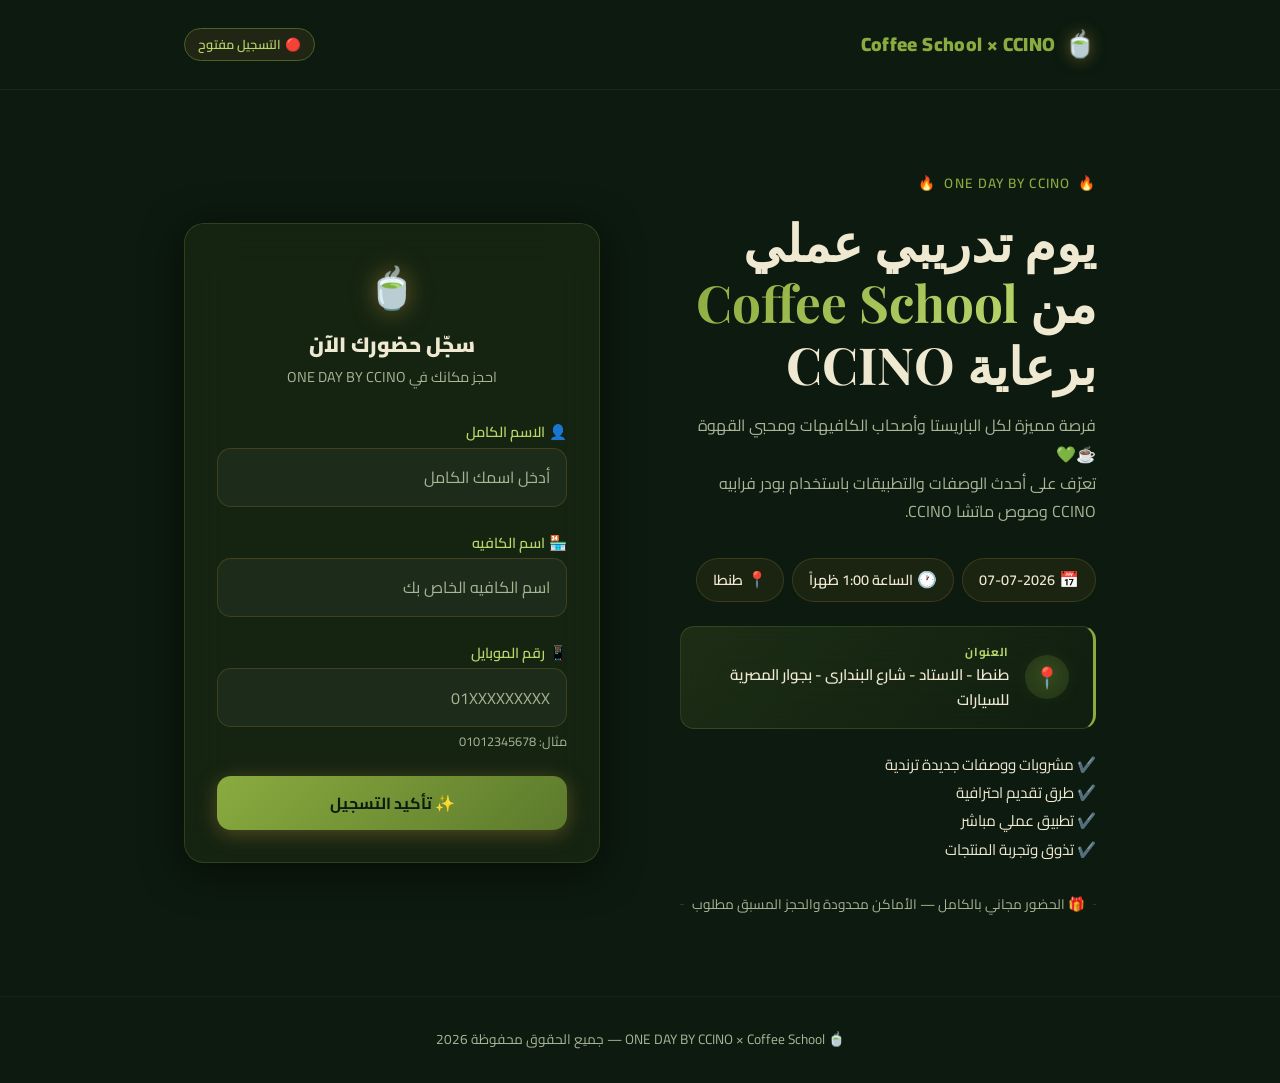
==== commit 241bacd8: "Add modern location card with full event address Show the full address (Tanta - El-Estad - El-Bandar" ====
--- a/index.html
+++ b/index.html
@@ -71,7 +71,15 @@
             </div>
             <div class="event-detail" role="listitem">
               <span class="icon" aria-hidden="true">📍</span>
-              <span>كوفي سكول</span>
+              <span>طنطا</span>
+            </div>
+          </div>
+
+          <div class="location-card" role="listitem">
+            <span class="location-card__icon" aria-hidden="true">📍</span>
+            <div class="location-card__text">
+              <span class="location-card__label">العنوان</span>
+              <span class="location-card__address">طنطا - الاستاد - شارع البندارى - بجوار المصرية للسيارات</span>
             </div>
           </div>
 
--- a/style.css
+++ b/style.css
@@ -572,6 +572,60 @@
 
 .event-detail .icon { color: var(--clr-gold); font-size: 1rem; }
 
+/* Location Card */
+.location-card {
+  display: flex;
+  align-items: center;
+  gap: var(--sp-md);
+  margin-top: var(--sp-lg);
+  padding: var(--sp-md) var(--sp-lg);
+  background: linear-gradient(135deg, rgba(138, 171, 63, 0.14), rgba(138, 171, 63, 0.03));
+  border: 1px solid var(--glass-border);
+  border-right: 3px solid var(--clr-gold);
+  border-radius: var(--radius-md);
+  backdrop-filter: blur(var(--glass-blur));
+  -webkit-backdrop-filter: blur(var(--glass-blur));
+}
+
+.location-card__icon {
+  flex-shrink: 0;
+  width: 44px;
+  height: 44px;
+  display: flex;
+  align-items: center;
+  justify-content: center;
+  font-size: 1.3rem;
+  background: rgba(138, 171, 63, 0.16);
+  border-radius: 50%;
+  filter: drop-shadow(0 0 8px rgba(138, 171, 63, 0.4));
+}
+
+.location-card__text {
+  display: flex;
+  flex-direction: column;
+  gap: 2px;
+}
+
+.location-card__label {
+  font-size: 0.72rem;
+  font-weight: 700;
+  color: var(--clr-gold-light);
+  text-transform: uppercase;
+  letter-spacing: 0.06em;
+}
+
+.location-card__address {
+  font-size: 0.95rem;
+  font-weight: 600;
+  color: var(--clr-cream);
+  line-height: 1.6;
+}
+
+@media (max-width: 700px) {
+  .location-card { flex-direction: row; align-items: flex-start; }
+  .location-card__address { font-size: 0.9rem; }
+}
+
 /* Highlights List */
 .hero__highlights {
   list-style: none;
@@ -666,6 +720,8 @@
 }
 
 /* ── API Error Banner ── */
+.api-error-banner[hidden] { display: none; }
+
 .api-error-banner {
   display: flex;
   align-items: flex-start;
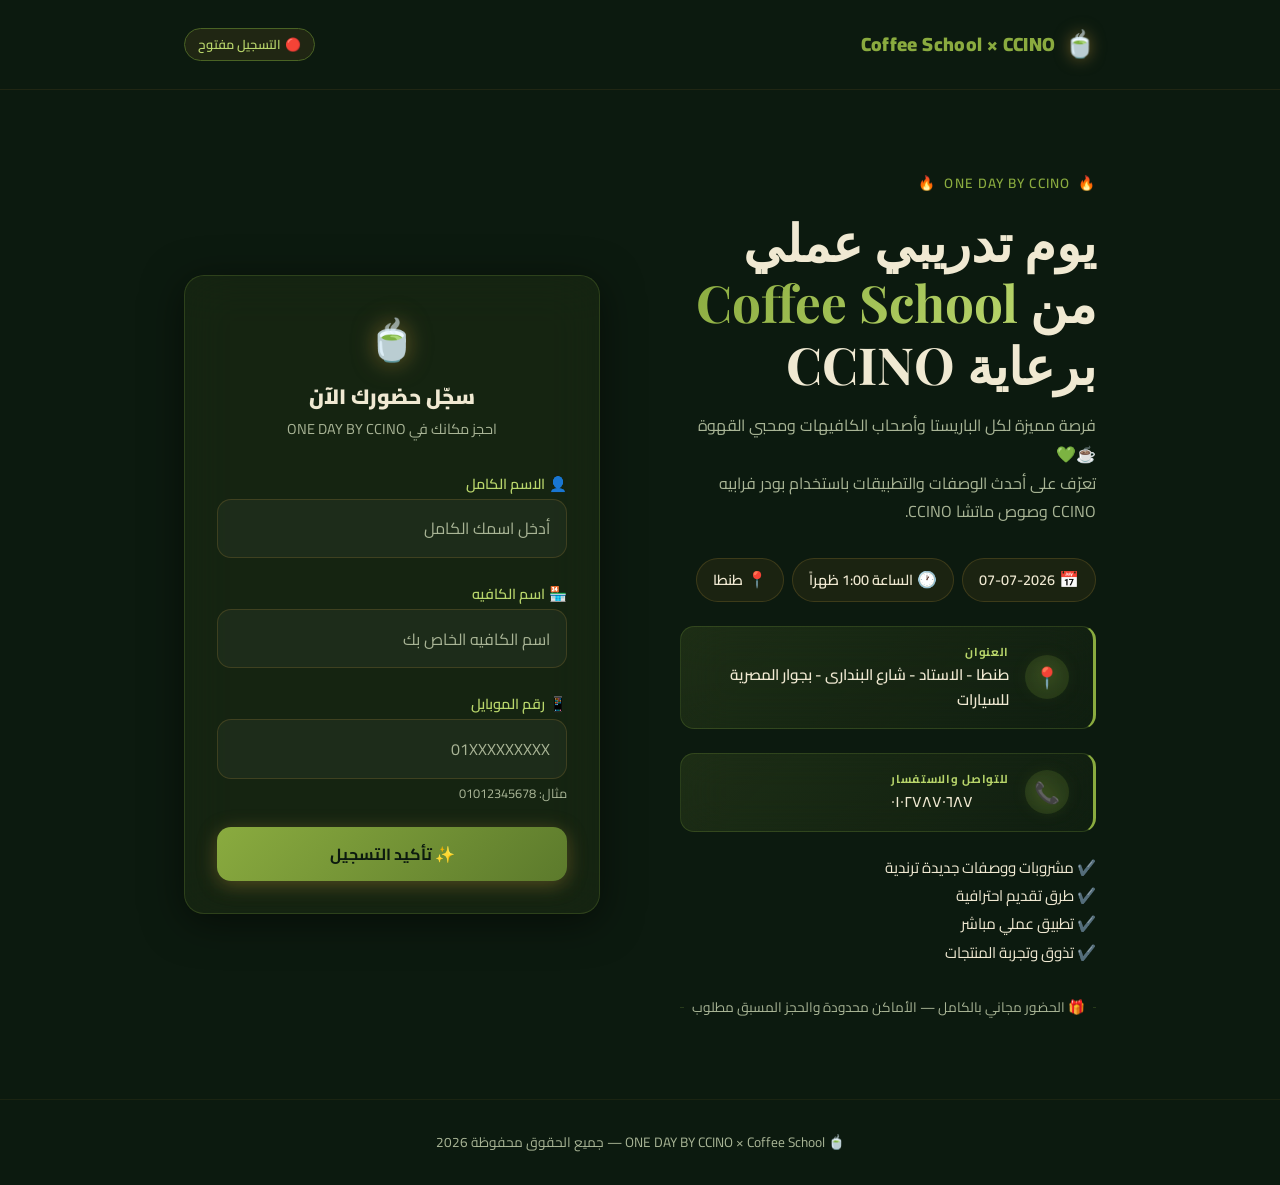
==== commit 25df2486: "Add clickable contact phone card to registration page Add a tappable tel: link card matching the loc" ====
--- a/index.html
+++ b/index.html
@@ -82,6 +82,14 @@
               <span class="location-card__address">طنطا - الاستاد - شارع البندارى - بجوار المصرية للسيارات</span>
             </div>
           </div>
+
+          <a href="tel:01027870687" class="location-card" role="listitem">
+            <span class="location-card__icon" aria-hidden="true">📞</span>
+            <div class="location-card__text">
+              <span class="location-card__label">للتواصل والاستفسار</span>
+              <span class="location-card__address" dir="ltr">٠١٠٢٧٨٧٠٦٨٧</span>
+            </div>
+          </a>
 
           <ul class="hero__highlights" aria-label="محتوى اليوم التدريبي">
             <li>✔️ مشروبات ووصفات جديدة ترندية</li>
--- a/style.css
+++ b/style.css
@@ -585,6 +585,13 @@
   border-radius: var(--radius-md);
   backdrop-filter: blur(var(--glass-blur));
   -webkit-backdrop-filter: blur(var(--glass-blur));
+  transition: background var(--tr-normal), transform var(--tr-fast), border-color var(--tr-normal);
+}
+
+a.location-card:hover {
+  background: linear-gradient(135deg, rgba(138, 171, 63, 0.22), rgba(138, 171, 63, 0.06));
+  border-color: var(--clr-gold);
+  transform: translateY(-2px);
 }
 
 .location-card__icon {
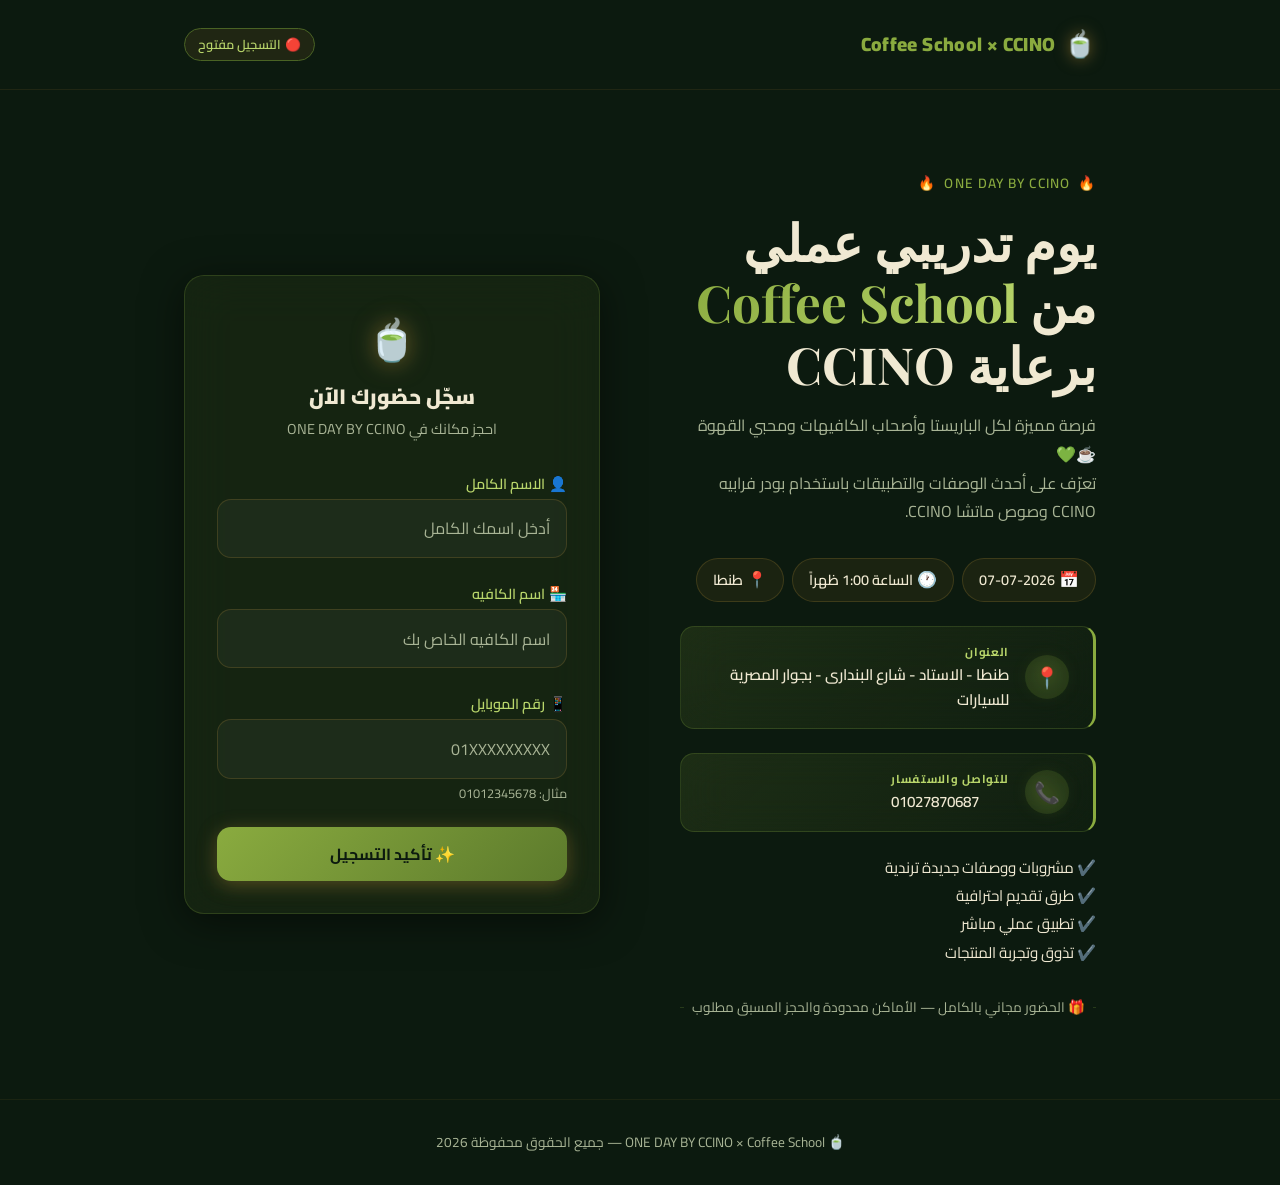
==== commit 57a8bd03: "Use Western digits for displayed contact number Co-Authored-By: Claude Sonnet 4.6 <noreply@anthropic" ====
--- a/index.html
+++ b/index.html
@@ -87,7 +87,7 @@
             <span class="location-card__icon" aria-hidden="true">📞</span>
             <div class="location-card__text">
               <span class="location-card__label">للتواصل والاستفسار</span>
-              <span class="location-card__address" dir="ltr">٠١٠٢٧٨٧٠٦٨٧</span>
+              <span class="location-card__address" dir="ltr">01027870687</span>
             </div>
           </a>
 
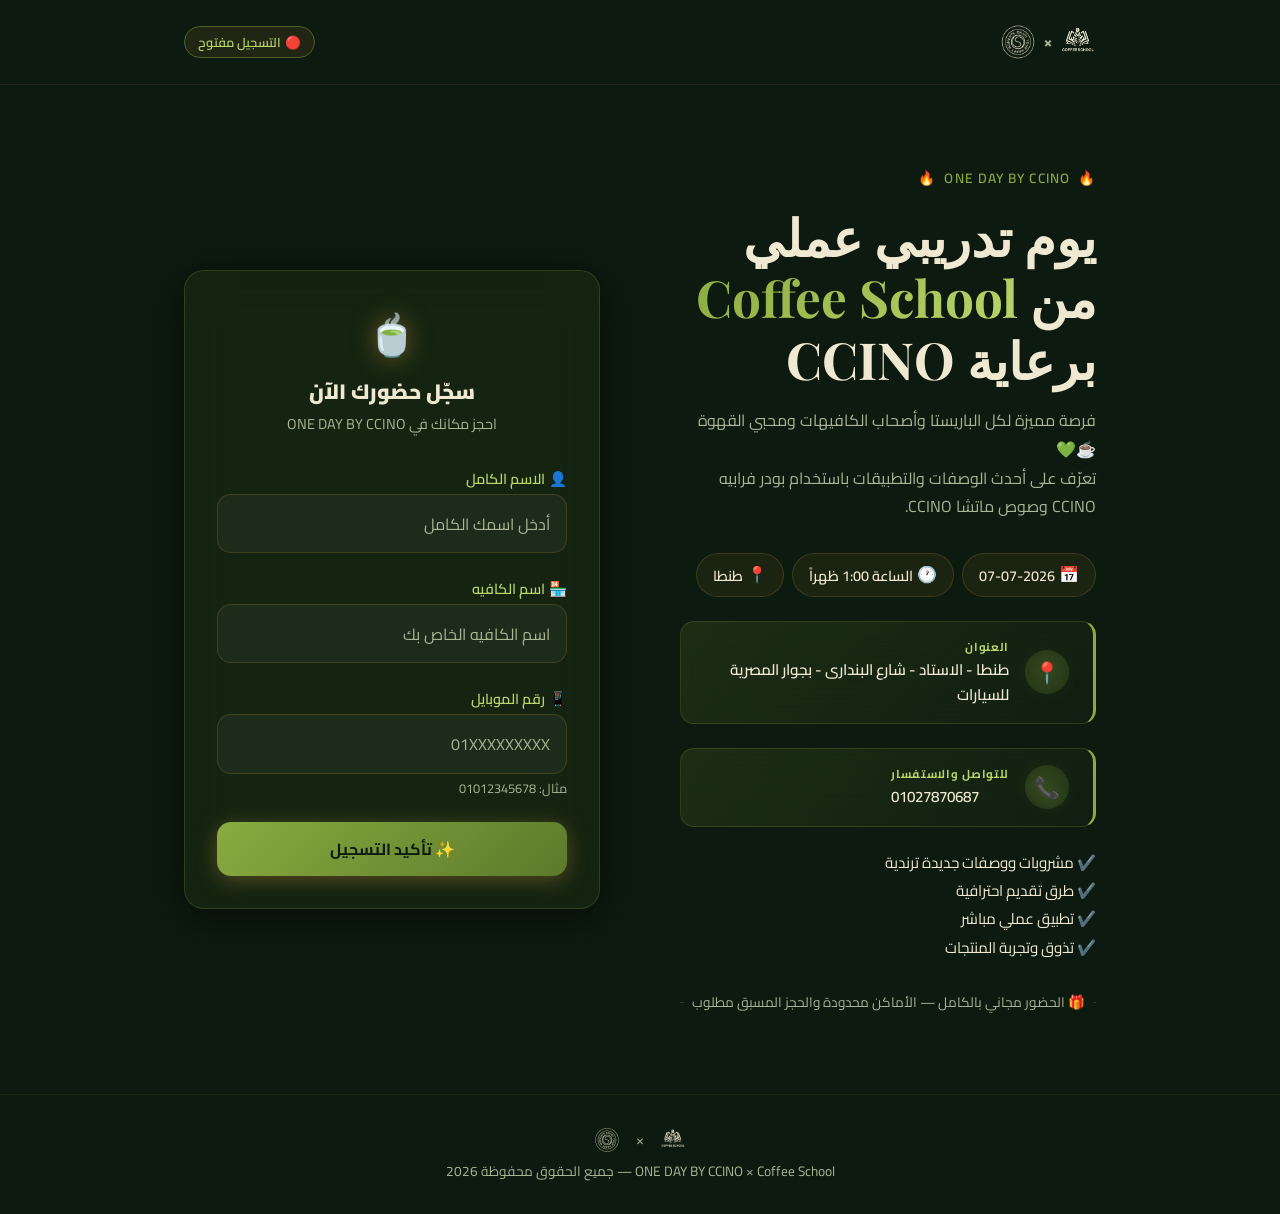
==== commit f1828c3f: "Add Coffee School and CCINO logos across the site Extract the brand marks from the provided files, r" ====
--- a/index.html
+++ b/index.html
@@ -27,9 +27,10 @@
   <nav class="reg-nav" role="navigation" aria-label="شريط التنقل">
     <div class="container">
       <div class="reg-nav__inner">
-        <div class="brand" aria-label="Coffee School">
-          <span class="brand-icon" aria-hidden="true">🍵</span>
-          <span>Coffee School × CCINO</span>
+        <div class="brand" aria-label="Coffee School × CCINO">
+          <img src="assets/coffee-school-logo.png" alt="Coffee School" class="brand-logo" />
+          <span class="brand-sep" aria-hidden="true">×</span>
+          <img src="assets/ccino-logo.png" alt="CCINO" class="brand-logo brand-logo--round" />
         </div>
         <div class="event-badge" role="status">
           <span aria-hidden="true">🔴</span>
@@ -239,7 +240,12 @@
   <!-- Footer -->
   <footer class="reg-footer" role="contentinfo">
     <div class="container">
-      <p>🍵 ONE DAY BY CCINO × Coffee School &mdash; جميع الحقوق محفوظة 2026</p>
+      <div class="footer-logos">
+        <img src="assets/coffee-school-logo.png" alt="Coffee School" class="brand-logo brand-logo--sm" />
+        <span class="brand-sep" aria-hidden="true">×</span>
+        <img src="assets/ccino-logo.png" alt="CCINO" class="brand-logo brand-logo--sm brand-logo--round" />
+      </div>
+      <p>ONE DAY BY CCINO × Coffee School &mdash; جميع الحقوق محفوظة 2026</p>
     </div>
   </footer>
 
--- a/style.css
+++ b/style.css
@@ -482,6 +482,39 @@
   filter: drop-shadow(0 0 8px rgba(201, 151, 58, 0.5));
 }
 
+/* Logo Images */
+.brand-logo {
+  height: 36px;
+  width: auto;
+  display: block;
+}
+
+.brand-logo--round { border-radius: 50%; }
+.brand-logo--sm { height: 26px; }
+
+.brand-sep {
+  color: var(--clr-cream-dim);
+  font-size: 0.9rem;
+}
+
+.login-card__logos {
+  display: flex;
+  align-items: center;
+  justify-content: center;
+  gap: var(--sp-md);
+  margin-bottom: var(--sp-lg);
+}
+
+.login-card__logos .brand-logo { height: 48px; }
+
+.footer-logos {
+  display: flex;
+  align-items: center;
+  justify-content: center;
+  gap: var(--sp-md);
+  margin-bottom: var(--sp-sm);
+}
+
 .event-badge {
   display: flex;
   align-items: center;
@@ -834,7 +867,6 @@
   text-align: center;
 }
 
-.login-card__icon { font-size: 3rem; margin-bottom: var(--sp-lg); display: block; }
 .login-card__title { font-size: 1.5rem; font-weight: 900; color: var(--clr-gold-light); margin-bottom: var(--sp-xs); }
 .login-card__sub   { font-size: 0.9rem; color: var(--clr-cream-dim); margin-bottom: var(--sp-xl); }
 
